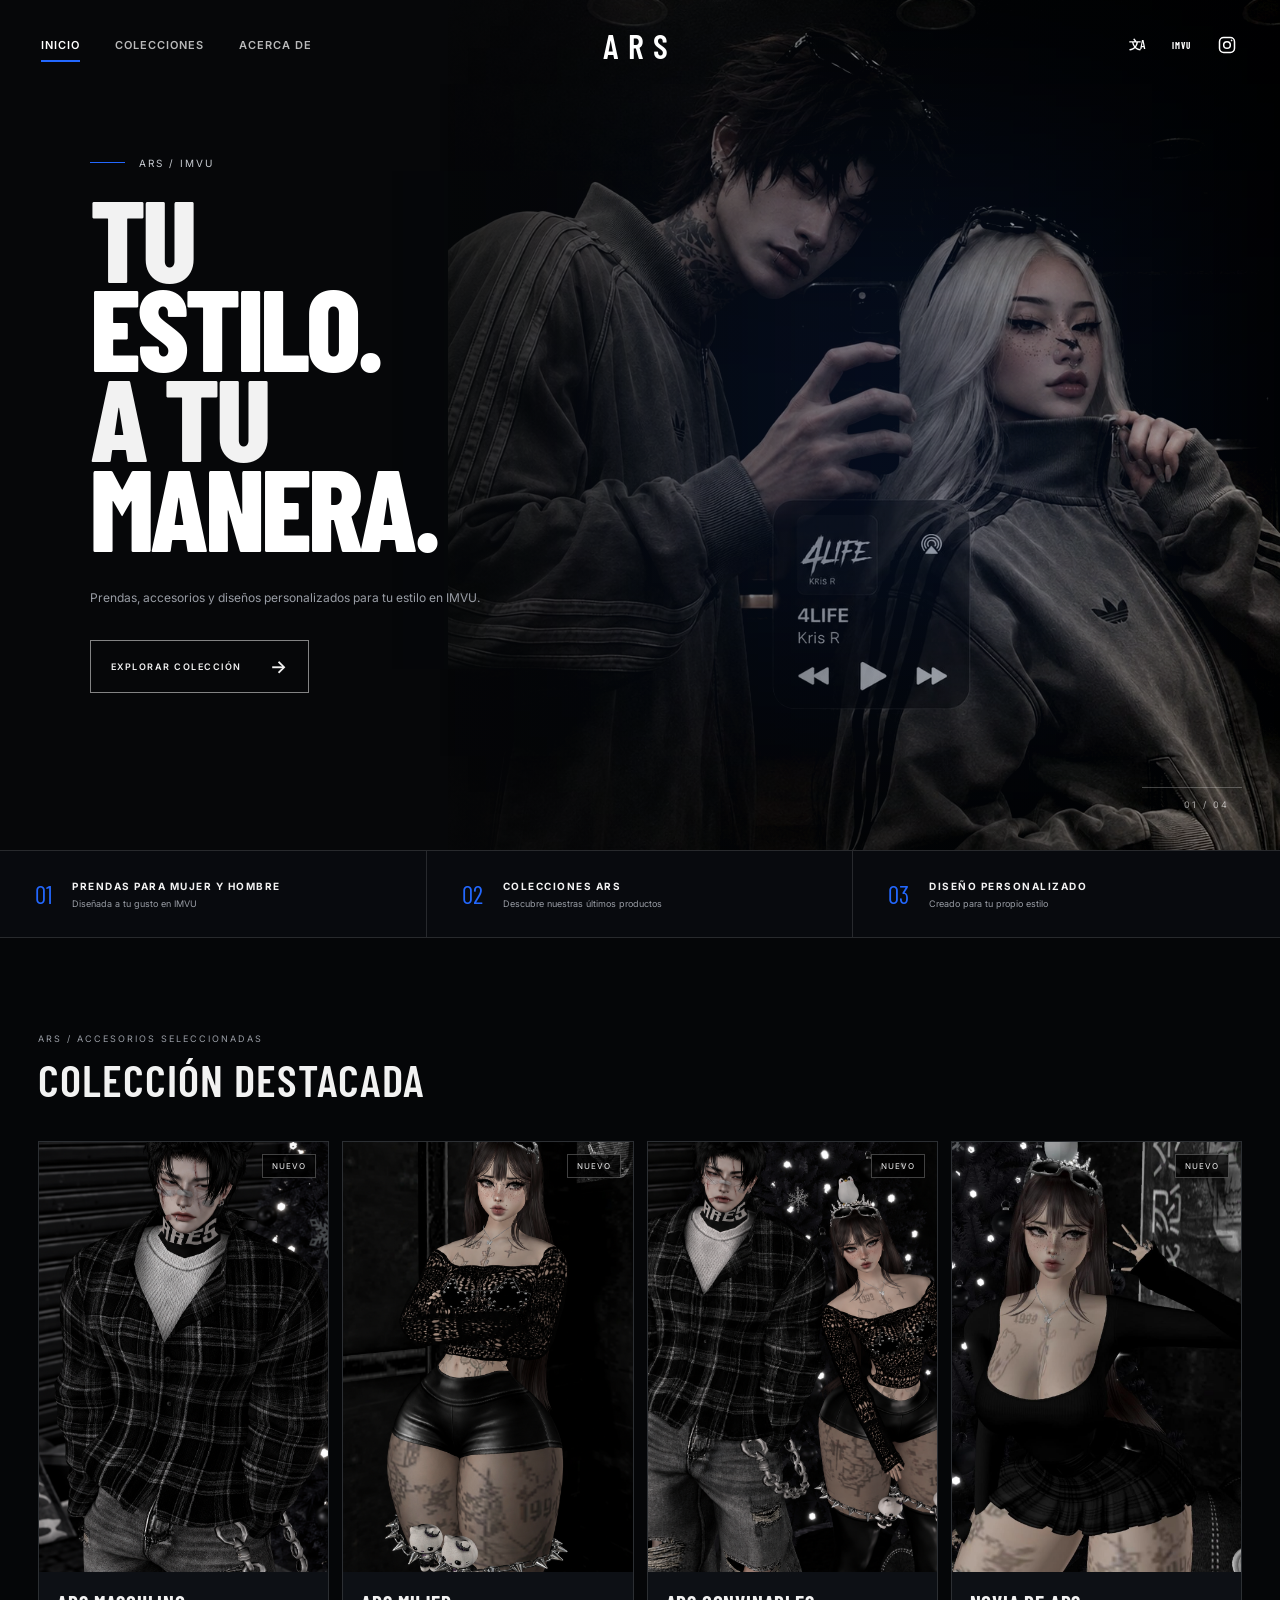
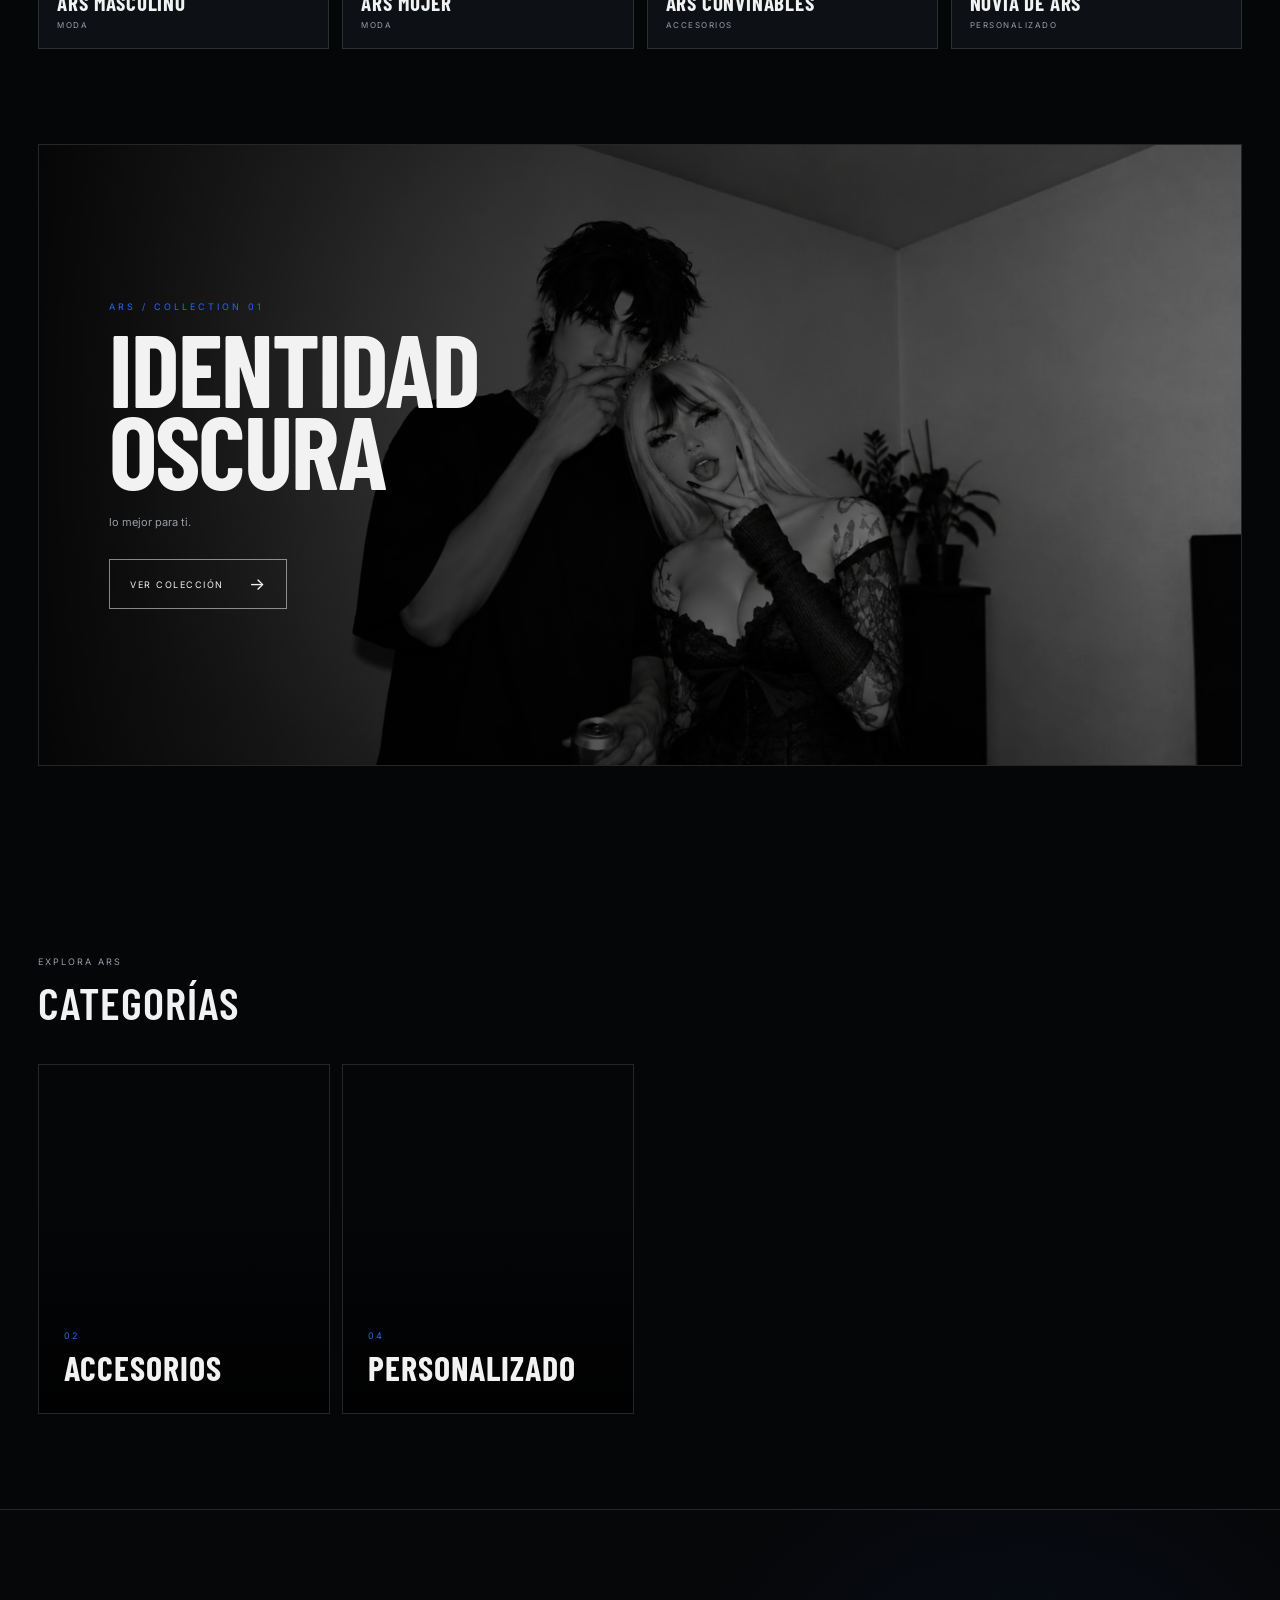
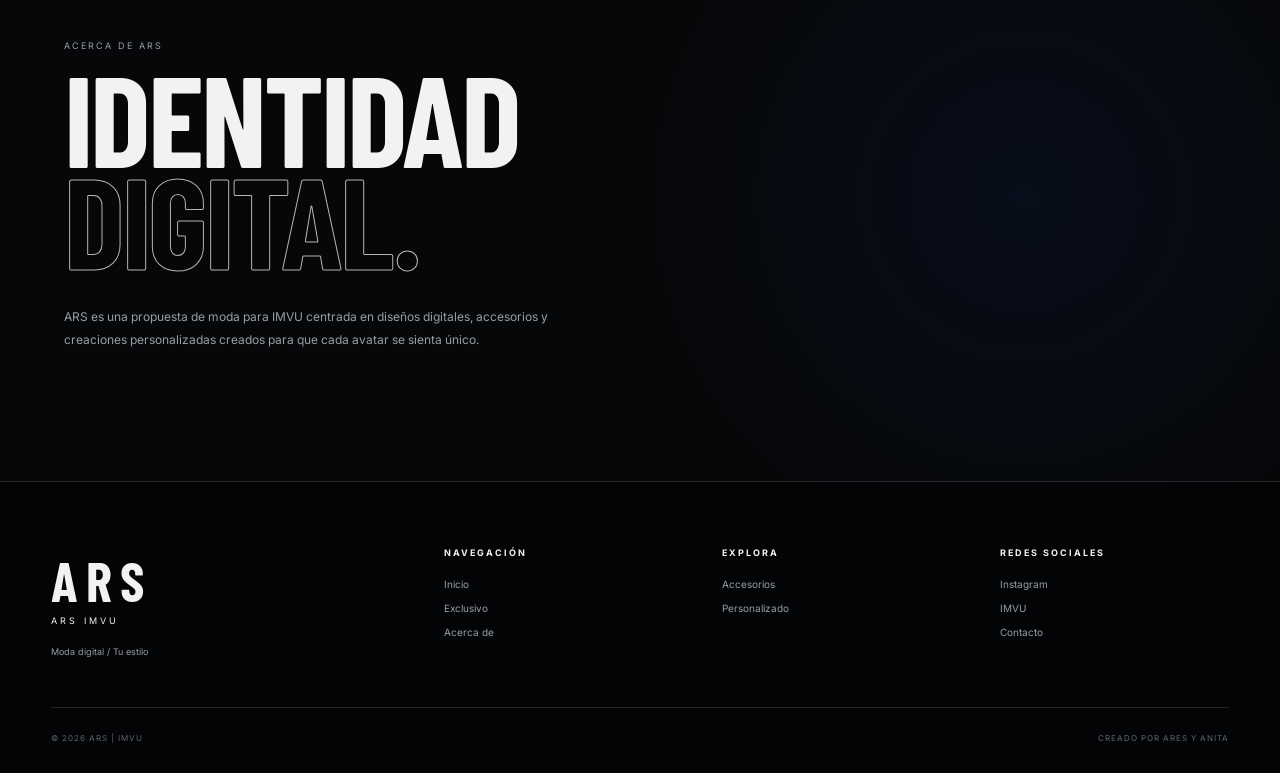
==== index.html @ 935059a3 "Publicar tienda ARSs" ====
<!DOCTYPE html>
<html lang="es">

<head>
    <meta charset="UTF-8">
    <meta name="viewport" content="width=device-width, initial-scale=1.0">

    <title>ARS | IMVU</title>

    <!-- Fuentes -->
    <link rel="preconnect" href="https://fonts.googleapis.com">
    <link rel="preconnect" href="https://fonts.gstatic.com" crossorigin>

    <link
        href="https://fonts.googleapis.com/css2?family=Barlow+Condensed:wght@400;500;600;700;800&family=Inter:wght@300;400;500;600;700&display=swap"
        rel="stylesheet"
    >

    <link rel="stylesheet" href="style.css">
</head>


<body>

<header class="header">

    <nav class="nav-left">

        <a href="#" class="active">INICIO</a>

        <a href="#collections">COLECCIONES</a>

        <a href="#about">ACERCA DE</a>

    </nav>

    <a href="#" class="logo">
        ARS
    </a>


    <div class="nav-right">

        <button
            class="icon-button language-toggle"
            type="button"
            aria-label="Cambiar idioma"
            title="English / Español"
        >
            <span class="language-icon">文A</span>
        </button>

        <a href="https://go.imvu.com/av/xARESx1/" target="_blank" rel="noopener noreferrer" class="icon-button service-icon" aria-label="IMVU" title="IMVU">
            <span class="service-label">IMVU</span>
        </a>

        <a
            href="https://www.instagram.com/ars.shopx?stkn=NG5sNDVpODVyOTZt"
            target="_blank"
            rel="noopener noreferrer"
            class="icon-button"
            aria-label="Instagram"
        >

            <svg
                width="20"
                height="20"
                viewBox="0 0 24 24"
                fill="none"
                stroke="currentColor"
                stroke-width="1.8"
            >

                <rect
                    x="3"
                    y="3"
                    width="18"
                    height="18"
                    rx="5"
                ></rect>

                <circle
                    cx="12"
                    cy="12"
                    r="4"
                ></circle>

                <circle
                    cx="17.5"
                    cy="6.5"
                    r="1"
                    fill="currentColor"
                    stroke="none"
                ></circle>

            </svg>

        </a>

        <button
            class="icon-button mobile-menu"
            aria-label="Menú"
        >

            <span></span>
            <span></span>
            <span></span>

        </button>

    </div>

</header>

<section class="hero">

    <img
        class="hero-image"
        src="image.png"
        alt="Moda ARS"
    >


    <div class="hero-overlay"></div>


    <div class="hero-content">


        <div class="eyebrow">
            ARS / IMVU
        </div>


        <h1 class="hero-title">

            TU
            <span>ESTILO.</span>

            A TU
            <span>MANERA.</span>

        </h1>


        <p class="hero-description">

            Prendas, accesorios y diseños personalizados para tu estilo en IMVU.

        </p>


        <a
            href="#shop"
            class="main-button"
        >

            EXPLORAR COLECCIÓN

            <span>→</span>

        </a>

    </div>


    <div class="hero-number">
        01 / 04
    </div>


    <div class="hero-line"></div>

</section>

<section class="brand-info">


    <div class="brand-item">

        <span class="brand-number">
            01
        </span>

        <div>

            <h3>
                PRENDAS PARA MUJER Y HOMBRE
            </h3>

            <p>
                Diseñada a tu gusto en IMVU
            </p>

        </div>

    </div>


    <div class="brand-item">

        <span class="brand-number">
            02
        </span>

        <div>

            <h3>
                COLECCIONES ARS
            </h3>

            <p>
                Descubre nuestras últimos productos
            </p>

        </div>

    </div>


    <div class="brand-item">

        <span class="brand-number">
            03
        </span>

        <div>

            <h3>
                DISEÑO PERSONALIZADO
            </h3>

            <p>
                Creado para tu propio estilo
            </p>

        </div>

    </div>

</section>


<section
    class="section collection"
    id="shop"
>


    <div class="section-header">

        <div>

            <p class="section-kicker">
                ARS / ACCESORIOS SELECCIONADAS
            </p>

            <h2>
                Colección destacada
            </h2>

        </div>


    </div>



    <div class="products">

        <article class="product-card">

            <div class="product-image">

                <img
                    src="image%20copy%202.png"
                    alt="ARS Shadow"
                >

                <span class="product-tag">
                    NUEVO
                </span>

            </div>


            <div class="product-info">

                <div>

                    <h3>
                        ARS MASCULINO
                    </h3>

                    <p>
                        MODA
                    </p>

                </div>

            </div>

        </article>

        <article class="product-card">

            <div class="product-image">

                <img
                    src="image%20copy%203.png"
                    alt="ARS femenino"
                >

                <span class="product-tag">
                    NUEVO
                </span>

            </div>


            <div class="product-info">

                <div>

                    <h3>
                        ARS MUJER
                    </h3>

                    <p>
                        MODA
                    </p>

                </div>

            </div>

        </article>

        <article class="product-card">

            <div class="product-image">

                <img
                    src="image%20copy%204.png"
                    alt="NOVIA DE ARS"
                >

                <span class="product-tag">
                    NUEVO
                </span>

            </div>


            <div class="product-info">

                <div>

                    <h3>
                        ARS CONVINABLES
                    </h3>

                    <p>
                        ACCESORIOS
                    </p>

                </div>

            </div>

        </article>


        <article class="product-card">

            <div class="product-image">

                <img
                    src="image%20copy.png"
                    alt="NOVIA DE ARS"
                >

                <span class="product-tag">
                    NUEVO
                </span>

            </div>


            <div class="product-info">

                <div>

                    <h3>
                        NOVIA DE ARS
                    </h3>

                    <p>
                        PERSONALIZADO
                    </p>

                </div>

            </div>

        </article>


    </div>

</section>


<section
    class="editorial"
    id="collections"
>


    <img
        src="image copy 5.png"
        alt="Colección ARS"
    >


    <div class="editorial-overlay"></div>


    <div class="editorial-content">

        <p>
            ARS / COLLECTION 01
        </p>


        <h2>

            IDENTIDAD
            <br>
            OSCURA

        </h2>


        <span>
            lo mejor para ti.
        </span>


        <a
            href="personalizado.html"
            class="outline-button"
        >

            VER COLECCIÓN

            <span>→</span>

        </a>

    </div>

</section>


<section class="section categories">


    <div class="section-header">

        <div>

            <p class="section-kicker">
                EXPLORA ARS
            </p>

            <h2>
                Categorías
            </h2>

        </div>

    </div>



    <div class="category-grid">


        <a
            href="accesorios.html"
            class="category-card"
        >

            <video
                src="WhatsApp%20Video%202026-09-07%20at%207.45.44%20PM.mp4"
                autoplay
                muted
                loop
                playsinline
                aria-label="Video de accesorios"
            ></video>

            <div class="category-overlay"></div>

            <div class="category-content">

                <span>
                    02
                </span>

                <h3>
                    ACCESORIOS
                </h3>

            </div>

        </a>



        <a href="personalizado.html" class="category-card">

            <video
                src="WhatsApp%20Video%202026-09-07%20at%203.30.27%20PM.mp4"
                autoplay
                muted
                loop
                playsinline
                aria-label="Video de personalizado"
            ></video>

            <div class="category-overlay"></div>

            <div class="category-content">

                <span>
                    04
                </span>

                <h3>
                    PERSONALIZADO
                </h3>

            </div>

        </a>


    </div>

</section>

<section
    class="about"
    id="about"
>

    <div class="about-inner">


        <p class="section-kicker">
            ACERCA DE ARS
        </p>


        <h2>

            IDENTIDAD
            <span>DIGITAL.</span>

        </h2>


        <p class="about-text">

            ARS es una propuesta de moda para IMVU centrada en
            diseños digitales, accesorios y creaciones personalizadas
            creados para que cada avatar
            se sienta único.

        </p>


    </div>

</section>

<footer>


    <div class="footer-main">


        <div class="footer-brand">

            <div class="footer-logo">
                ARS
            </div>

            <p>
                ARS IMVU
            </p>

            <span>
                Moda digital / Tu estilo
            </span>

        </div>



        <div class="footer-column">

            <h4>
                NAVEGACIÓN
            </h4>

            <a href="#">
                Inicio
            </a>

            <a href="#shop">
                Exclusivo
            </a>

            <a href="#about">
                Acerca de
            </a>

        </div>



        <div class="footer-column">

            <h4>
                EXPLORA
            </h4>

            <a href="accesorios.html">
                Accesorios
            </a>

            <a href="personalizado.html">
                Personalizado
            </a>

        </div>



        <div class="footer-column">

            <h4>
                REDES SOCIALES
            </h4>

            <a href="https://www.instagram.com/ars.shopx?stkn=NG5sNDVpODVyOTZt" target="_blank" rel="noopener noreferrer">
                Instagram
            </a>

            <a href="https://go.imvu.com/av/xARESx1/" target="_blank" rel="noopener noreferrer">
                IMVU
            </a>

            <a href="https://www.instagram.com/ars.shopx?stkn=NG5sNDVpODVyOTZt" target="_blank" rel="noopener noreferrer">
                Contacto
            </a>

        </div>


    </div>



    <div class="footer-bottom">

        <span>
            © 2026 ARS | IMVU
        </span>

        <span>
            CREADO POR ARES Y ANITA
        </span>

    </div>

</footer>


<script src="idioma.js"></script>

</body>
</html>
---- style.css ----
:root {

    --black: #050608;
    --black-soft: #080a0e;

    --dark: #0d1015;
    --dark-light: #14171d;

    --white: #f2f2f2;
    --gray: #999da5;
    --gray-dark: #62666e;

    --silver: #c8ccd2;

    --blue: #2368ff;
    --blue-dark: #0d2c72;

    --border: rgba(255, 255, 255, 0.13);

}


* {
    margin: 0;
    padding: 0;
    box-sizing: border-box;
}


html {
    scroll-behavior: smooth;
}


body {

    background: var(--black);

    color: var(--white);

    font-family: "Inter", sans-serif;

    overflow-x: hidden;

}


a {
    color: inherit;

    text-decoration: none;
}


button {
    font-family: inherit;
}


.header {

    position: absolute;

    top: 0;
    left: 0;

    width: 100%;

    height: 90px;

    padding: 0 3.2%;

    z-index: 100;

    display: flex;

    align-items: center;

    justify-content: space-between;

}


.nav-left {

    display: flex;

    align-items: center;

    gap: 35px;

}


.nav-left a {

    position: relative;

    font-size: 11px;

    font-weight: 600;

    letter-spacing: 1px;

    color: rgba(255,255,255,.72);

    transition: .3s;

}


.nav-left a:hover {

    color: white;

}


.nav-left a.active {

    color: white;

}


.nav-left a.active::after {

    content: "";

    position: absolute;

    left: 0;

    bottom: -10px;

    width: 100%;

    height: 2px;

    background: var(--blue);

}


.logo {

    position: absolute;

    left: 50%;

    transform: translateX(-50%);

    font-family: "Barlow Condensed", sans-serif;

    font-size: 34px;

    font-weight: 600;

    letter-spacing: 9px;

    color: white;

}


.nav-right {

    display: flex;

    align-items: center;

    gap: 20px;

}


.icon-button {

    width: 25px;

    height: 25px;

    border: none;

    background: transparent;

    color: white;

    display: flex;

    align-items: center;

    justify-content: center;

    cursor: pointer;

    transition: .3s;

}


.icon-button:hover {

    color: var(--blue);

    transform: translateY(-2px);

}


.mobile-menu {

    display: none;

    flex-direction: column;

    gap: 4px;

}


.mobile-menu span {

    width: 19px;

    height: 1px;

    background: currentColor;

}


.language-icon {

    font-family: "Barlow Condensed", sans-serif;

    font-size: 12px;

    font-weight: 600;

    letter-spacing: -1px;

}


.service-icon {

    font-size: 9px;

    letter-spacing: 1px;

}


.service-label {

    font-family: "Barlow Condensed", sans-serif;

    font-weight: 700;

}


.hero {

    position: relative;

    min-height: 850px;

    display: flex;

    align-items: center;

    overflow: hidden;

    background: #060709;

}

.hero-image {

    position: absolute;

    right: 0;
    top: 0;

    width: 65%;

    height: 100%;

    object-fit: cover;

    object-position: center;

    filter: grayscale(15%) contrast(110%);

}

.hero-overlay {

    position: absolute;

    inset: 0;

    background:

        linear-gradient(
            90deg,
            #060709 5%,
            rgba(6,7,9,.95) 27%,
            rgba(6,7,9,.52) 57%,
            rgba(6,7,9,.15) 100%
        );

}

.hero::after {

    content: "";

    position: absolute;

    width: 500px;

    height: 500px;

    right: 10%;

    top: 20%;

    background: rgba(25, 78, 190, .14);

    filter: blur(130px);

    pointer-events: none;

}

.hero-content {

    position: relative;

    z-index: 5;

    width: 55%;

    padding-left: 7%;

}


.eyebrow {

    display: flex;

    align-items: center;

    gap: 14px;

    margin-bottom: 24px;

    font-size: 10px;

    letter-spacing: 2px;

    color: var(--silver);

}


.eyebrow::before {

    content: "";

    width: 35px;

    height: 1px;

    background: var(--blue);

}

.hero-title {

    font-family: "Barlow Condensed", sans-serif;

    font-size: clamp(80px, 9vw, 150px);

    font-weight: 800;

    line-height: .78;

    letter-spacing: -4px;

    text-transform: uppercase;

}


.hero-title span {

    display: block;

    color: white;

}


.hero-description {

    max-width: 410px;

    margin-top: 35px;

    font-size: 12px;

    line-height: 1.8;

    color: var(--gray);

}


.main-button {

    display: inline-flex;

    align-items: center;

    gap: 28px;

    margin-top: 32px;

    padding: 15px 20px;

    border: 1px solid rgba(255,255,255,.5);

    font-size: 9px;

    font-weight: 600;

    letter-spacing: 1.5px;

    transition: .35s;

}


.main-button span {

    font-size: 18px;

    transition: .35s;

}


.main-button:hover {

    background: var(--blue);

    border-color: var(--blue);

    box-shadow: 0 0 30px rgba(35,104,255,.3);

}


.main-button:hover span {

    transform: translateX(5px);

}


.hero-number {

    position: absolute;

    z-index: 5;

    right: 4%;

    bottom: 40px;

    font-size: 9px;

    letter-spacing: 2px;

    color: rgba(255,255,255,.6);

}


.hero-line {

    position: absolute;

    right: 3%;

    bottom: 62px;

    width: 100px;

    height: 1px;

    background: rgba(255,255,255,.25);

}


.brand-info {

    display: grid;

    grid-template-columns: repeat(3, 1fr);

    background: var(--black-soft);

    border-top: 1px solid var(--border);

    border-bottom: 1px solid var(--border);

}


.brand-item {

    display: flex;

    align-items: center;

    gap: 20px;

    padding: 28px 35px;

    border-right: 1px solid var(--border);

}


.brand-item:last-child {

    border-right: none;

}


.brand-number {

    font-family: "Barlow Condensed", sans-serif;

    font-size: 25px;

    color: var(--blue);

}


.brand-item h3 {

    font-size: 10px;

    letter-spacing: 1.5px;

    margin-bottom: 6px;

}


.brand-item p {

    font-size: 9px;

    color: var(--gray);

}


.section {

    padding: 95px 3%;

}


.section-header {

    display: flex;

    justify-content: space-between;

    align-items: flex-end;

    margin-bottom: 35px;

}


.section-kicker {

    font-size: 9px;

    letter-spacing: 2px;

    color: var(--gray);

}


.section-header h2 {

    margin-top: 8px;

    font-family: "Barlow Condensed", sans-serif;

    font-size: 45px;

    font-weight: 600;

    text-transform: uppercase;

    letter-spacing: 1px;

}


.view-all {

    display: flex;

    align-items: center;

    gap: 15px;

    font-size: 9px;

    letter-spacing: 1.5px;

    transition: .3s;

}


.view-all span {

    font-size: 18px;

    transition: .3s;

}


.view-all:hover {

    color: var(--blue);

}


.view-all:hover span {

    transform: translateX(5px);

}


.products {

    display: grid;

    grid-template-columns: repeat(4, 1fr);

    gap: 13px;

}


.product-card {

    background: var(--dark);

    border: 1px solid var(--border);

    transition: .4s;

}


.product-card:hover {

    border-color: rgba(35,104,255,.65);

    transform: translateY(-5px);

}


.product-image {

    position: relative;

    height: 430px;

    overflow: hidden;

    background: #111;

}


.product-image img {

    width: 100%;

    height: 100%;

    object-fit: cover;

    transition: .6s;

    filter: grayscale(15%);

}


.product-card:hover img {

    transform: scale(1.05);

    filter: grayscale(0%);

}


.product-tag {

    position: absolute;

    top: 12px;

    right: 12px;

    padding: 6px 9px;

    background: rgba(0,0,0,.75);

    border: 1px solid rgba(255,255,255,.25);

    font-size: 8px;

    letter-spacing: 1px;

}


.product-info {

    display: flex;

    align-items: flex-end;

    justify-content: space-between;

    padding: 18px;

}


.product-info h3 {

    font-family: "Barlow Condensed", sans-serif;

    font-size: 21px;

    letter-spacing: .8px;

}


.product-info p {

    margin-top: 5px;

    font-size: 8px;

    letter-spacing: 1.5px;

    color: var(--gray);

}


.product-info > a {

    font-size: 8px;

    letter-spacing: 1px;

    color: var(--gray);

    transition: .3s;

}


.product-info > a:hover {

    color: var(--blue);

}

.editorial {

    position: relative;

    min-height: 620px;

    margin: 0 3% 95px;

    overflow: hidden;

    border: 1px solid var(--border);

}


.editorial > img {

    position: absolute;

    width: 100%;

    height: 100%;

    object-fit: cover;

    object-position: center;

}


.editorial-overlay {

    position: absolute;

    inset: 0;

    background:

        linear-gradient(
            90deg,
            rgba(0,0,0,.95) 0%,
            rgba(0,0,0,.72) 40%,
            rgba(0,0,0,.15) 100%
        );

}


.editorial-content {

    position: relative;

    z-index: 2;

    min-height: 620px;

    width: 55%;

    padding: 70px;

    display: flex;

    justify-content: center;

    flex-direction: column;

}


.editorial-content > p {

    font-size: 9px;

    letter-spacing: 3px;

    color: var(--blue);

}


.editorial-content h2 {

    margin-top: 15px;

    font-family: "Barlow Condensed", sans-serif;

    font-size: clamp(70px, 8vw, 125px);

    line-height: .8;

    letter-spacing: -2px;

}


.editorial-content > span {

    margin-top: 25px;

    font-size: 11px;

    color: var(--gray);

}


.outline-button {

    width: fit-content;

    display: flex;

    align-items: center;

    gap: 25px;

    margin-top: 30px;

    padding: 14px 20px;

    border: 1px solid rgba(255,255,255,.5);

    font-size: 9px;

    letter-spacing: 1.5px;

    transition: .3s;

}


.outline-button span {

    font-size: 17px;

}


.outline-button:hover {

    background: white;

    color: black;

}


.category-grid {

    display: grid;

    grid-template-columns: repeat(4, 1fr);

    gap: 12px;

}


.category-card {

    position: relative;

    height: 350px;

    overflow: hidden;

    border: 1px solid var(--border);

}


.category-card img,
.category-card video {

    width: 100%;

    height: 100%;

    object-fit: cover;

    filter: brightness(.5) grayscale(20%);

    transition: .6s;

}


.category-card:hover img,
.category-card:hover video {

    transform: scale(1.06);

    filter: brightness(.7) grayscale(0);

}


.category-overlay {

    position: absolute;

    inset: 0;

    background:

        linear-gradient(
            to top,
            rgba(0,0,0,.85),
            transparent 65%
        );

}


.category-content {

    position: absolute;

    left: 25px;

    bottom: 25px;

}


.category-content span {

    display: block;

    margin-bottom: 6px;

    color: var(--blue);

    font-size: 9px;

    letter-spacing: 2px;

}


.category-content h3 {

    font-family: "Barlow Condensed", sans-serif;

    font-size: 34px;

    letter-spacing: 1px;

}


.about {

    padding: 130px 5%;

    border-top: 1px solid var(--border);

    border-bottom: 1px solid var(--border);

    background:

        radial-gradient(
            circle at 80% 50%,
            rgba(20,60,150,.12),
            transparent 35%
        ),

        #060709;

}


.about-inner {

    max-width: 900px;

}


.about h2 {

    margin-top: 15px;

    font-family: "Barlow Condensed", sans-serif;

    font-size: clamp(70px, 10vw, 150px);

    line-height: .8;

    letter-spacing: -3px;

}


.about h2 span {

    display: block;

    color: transparent;

    -webkit-text-stroke: 1px rgba(255,255,255,.7);

}


.about-text {

    max-width: 500px;

    margin-top: 35px;

    font-size: 12px;

    line-height: 1.9;

    color: var(--gray);

}


.text-link {

    display: inline-flex;

    align-items: center;

    gap: 20px;

    margin-top: 30px;

    font-size: 9px;

    letter-spacing: 1.5px;

    transition: .3s;

}


.text-link span {

    font-size: 18px;

}


.text-link:hover {

    color: var(--blue);

}

footer {

    padding: 65px 4% 30px;

    background: #030405;

}


.footer-main {

    display: grid;

    grid-template-columns: 1.5fr 1fr 1fr 1fr;

    gap: 50px;

    padding-bottom: 50px;

    border-bottom: 1px solid var(--border);

}



.footer-logo {

    font-family: "Barlow Condensed", sans-serif;

    font-size: 55px;

    font-weight: 700;

    letter-spacing: 8px;

}


.footer-brand p {

    margin-top: 2px;

    font-size: 9px;

    letter-spacing: 3px;

}


.footer-brand span {

    display: block;

    margin-top: 20px;

    color: var(--gray);

    font-size: 9px;

}

.footer-column h4 {

    margin-bottom: 20px;

    font-size: 9px;

    letter-spacing: 2px;

}


.footer-column a {

    display: block;

    margin-bottom: 12px;

    color: var(--gray);

    font-size: 10px;

    transition: .3s;

}


.footer-column a:hover {

    color: var(--blue);

}


.footer-bottom {

    display: flex;

    justify-content: space-between;

    padding-top: 25px;

    color: var(--gray-dark);

    font-size: 8px;

    letter-spacing: 1px;

}

@media (max-width: 1000px) {


    .nav-left {

        gap: 20px;

    }


    .hero-content {

        width: 65%;

    }


    .products {

        grid-template-columns: repeat(2, 1fr);

    }


    .category-grid {

        grid-template-columns: repeat(2, 1fr);

    }


    .footer-main {

        grid-template-columns: repeat(2, 1fr);

    }

}


@media (max-width: 650px) {


    .header {

        height: 70px;

        padding: 0 5%;

    }


    .nav-left {

        display: none;

    }


    .logo {

        font-size: 26px;

        letter-spacing: 5px;

    }


    .nav-right {

        gap: 8px;

    }


    .nav-right .icon-button {

        width: 22px;
        height: 22px;

    }


    .nav-right .service-icon {

        font-size: 8px;

    }


    .mobile-menu {

        display: flex;

    }


    .header.menu-open .nav-left {

        position: absolute;

        top: 70px;
        left: 5%;
        right: 5%;

        display: flex;
        flex-direction: column;
        align-items: stretch;
        gap: 0;

        padding: 12px 18px;

        background: rgba(8,10,14,.97);
        border: 1px solid var(--border);

    }


    .header.menu-open .nav-left a {

        padding: 13px 0;

    }


    .header.menu-open .nav-left a.active::after {

        bottom: 5px;

    }


    .hero {

        min-height: 720px;

    }


    .hero-image {

        width: 100%;

        opacity: .55;

    }


    .hero-overlay {

        background:

            linear-gradient(
                90deg,
                rgba(5,6,8,.96),
                rgba(5,6,8,.45)
            );

    }


    .hero-content {

        width: 90%;

        padding-left: 7%;

    }


    .hero-title {

        font-size: 75px;

        letter-spacing: -2px;

    }


    .hero-description {

        max-width: 300px;

    }


    .hero-number,
    .hero-line {

        display: none;

    }


    .brand-info {

        grid-template-columns: 1fr;

    }


    .brand-item {

        border-right: none;

        border-bottom: 1px solid var(--border);

    }


    .brand-item:last-child {

        border-bottom: none;

    }


   
    .section {

        padding: 70px 5%;

    }


    .section-header {

        align-items: flex-start;

        flex-direction: column;

        gap: 15px;

    }


    .section-header h2 {

        font-size: 38px;

    }


    /* PRODUCTOS */

    .products {

        grid-template-columns: 1fr 1fr;

        gap: 8px;

    }


    .product-image {

        height: 270px;

    }


    .product-info {

        padding: 13px;

    }


    .product-info h3 {

        font-size: 17px;

    }


    .product-info > a {

        display: none;

    }



    .editorial {

        min-height: 550px;

        margin: 0 5% 70px;

    }


    .editorial-content {

        width: 100%;

        min-height: 550px;

        padding: 35px;

    }


    .editorial-content h2 {

        font-size: 75px;

    }


    .category-grid {

        grid-template-columns: 1fr 1fr;

        gap: 8px;

    }


    .category-card {

        height: 250px;

    }


    .category-content {

        left: 15px;

        bottom: 15px;

    }


    .category-content h3 {

        font-size: 26px;

    }


    .about {

        padding: 90px 7%;

    }


    .about h2 {

        font-size: 80px;

    }


    footer {

        padding: 55px 7% 25px;

    }


    .footer-main {

        grid-template-columns: 1fr 1fr;

        gap: 40px 20px;

    }


    .footer-brand {

        grid-column: 1 / -1;

    }


    .footer-bottom {

        flex-direction: column;

        gap: 10px;

    }

}


@media (max-width: 420px) {

    .hero-title,
    .editorial-content h2,
    .about h2 {

        font-size: 58px;

    }


    .products,
    .category-grid {

        gap: 6px;

    }


    .product-image {

        height: 225px;

    }

}
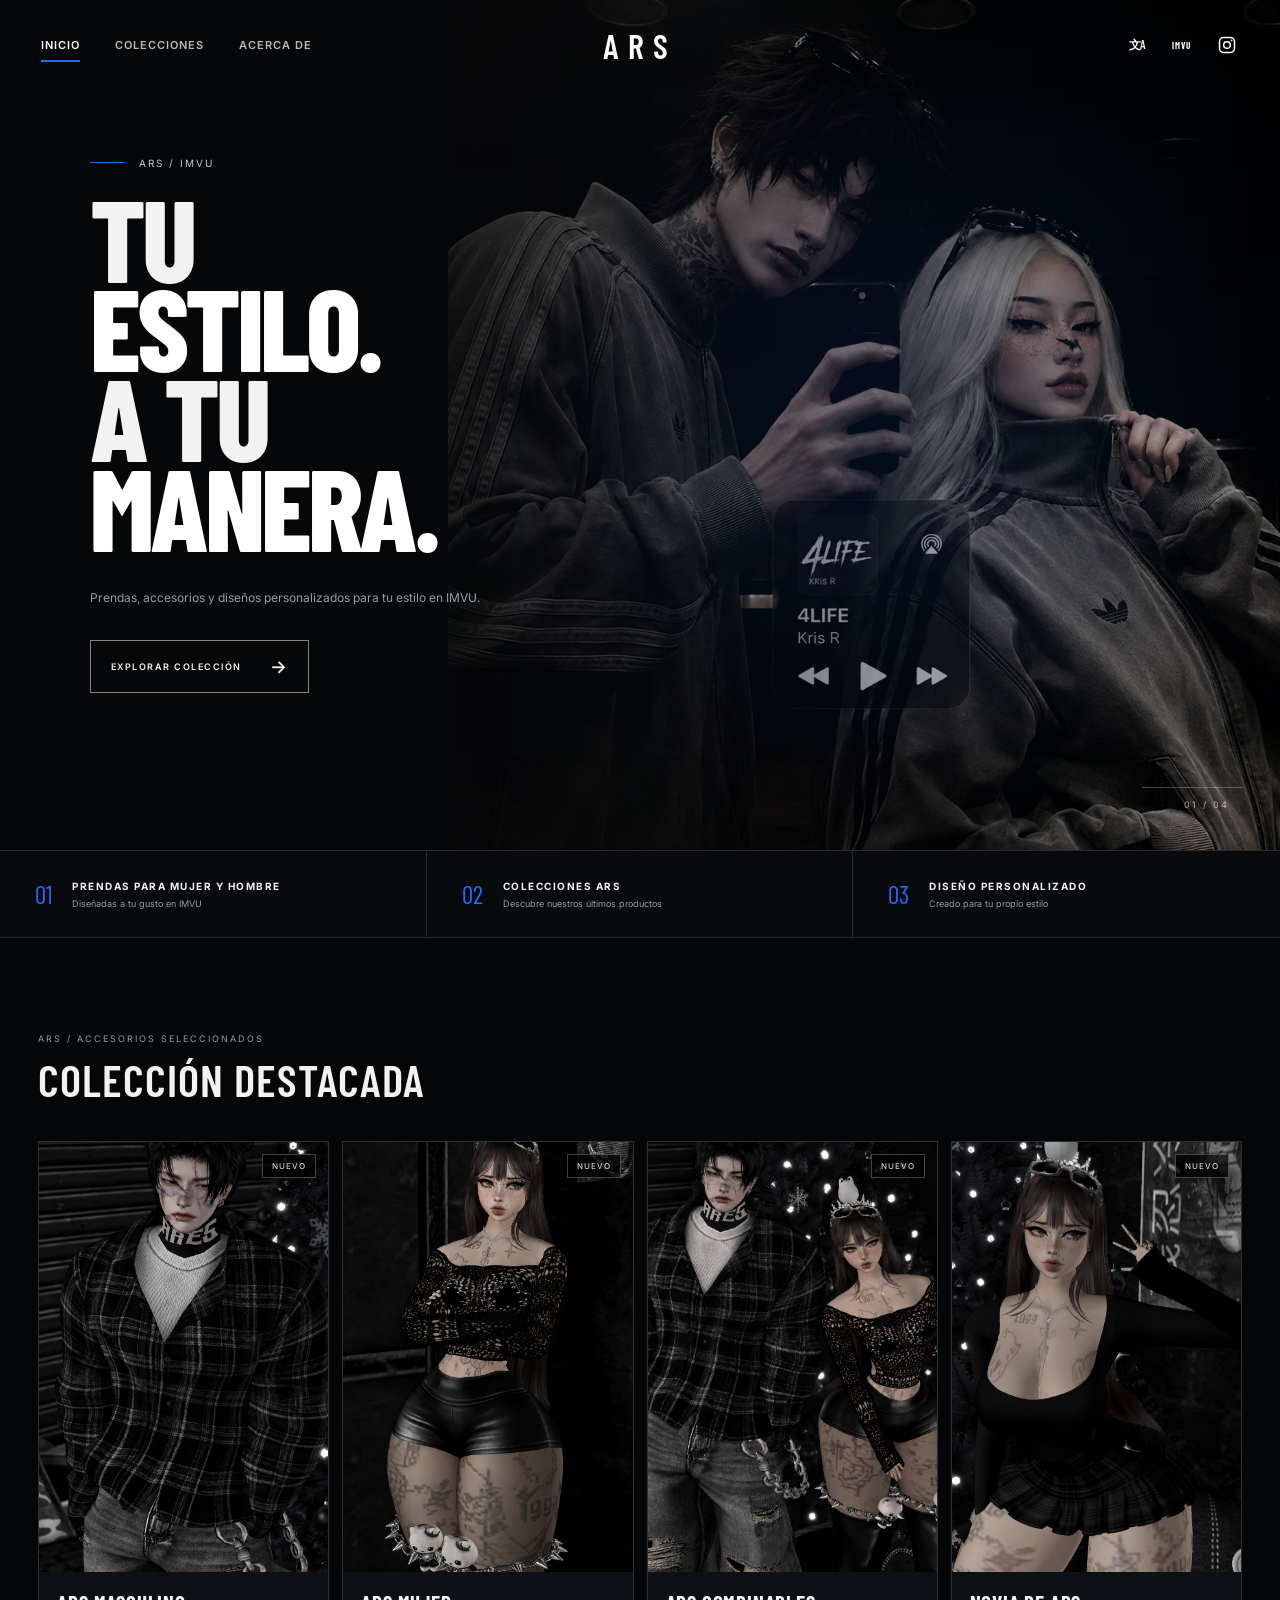
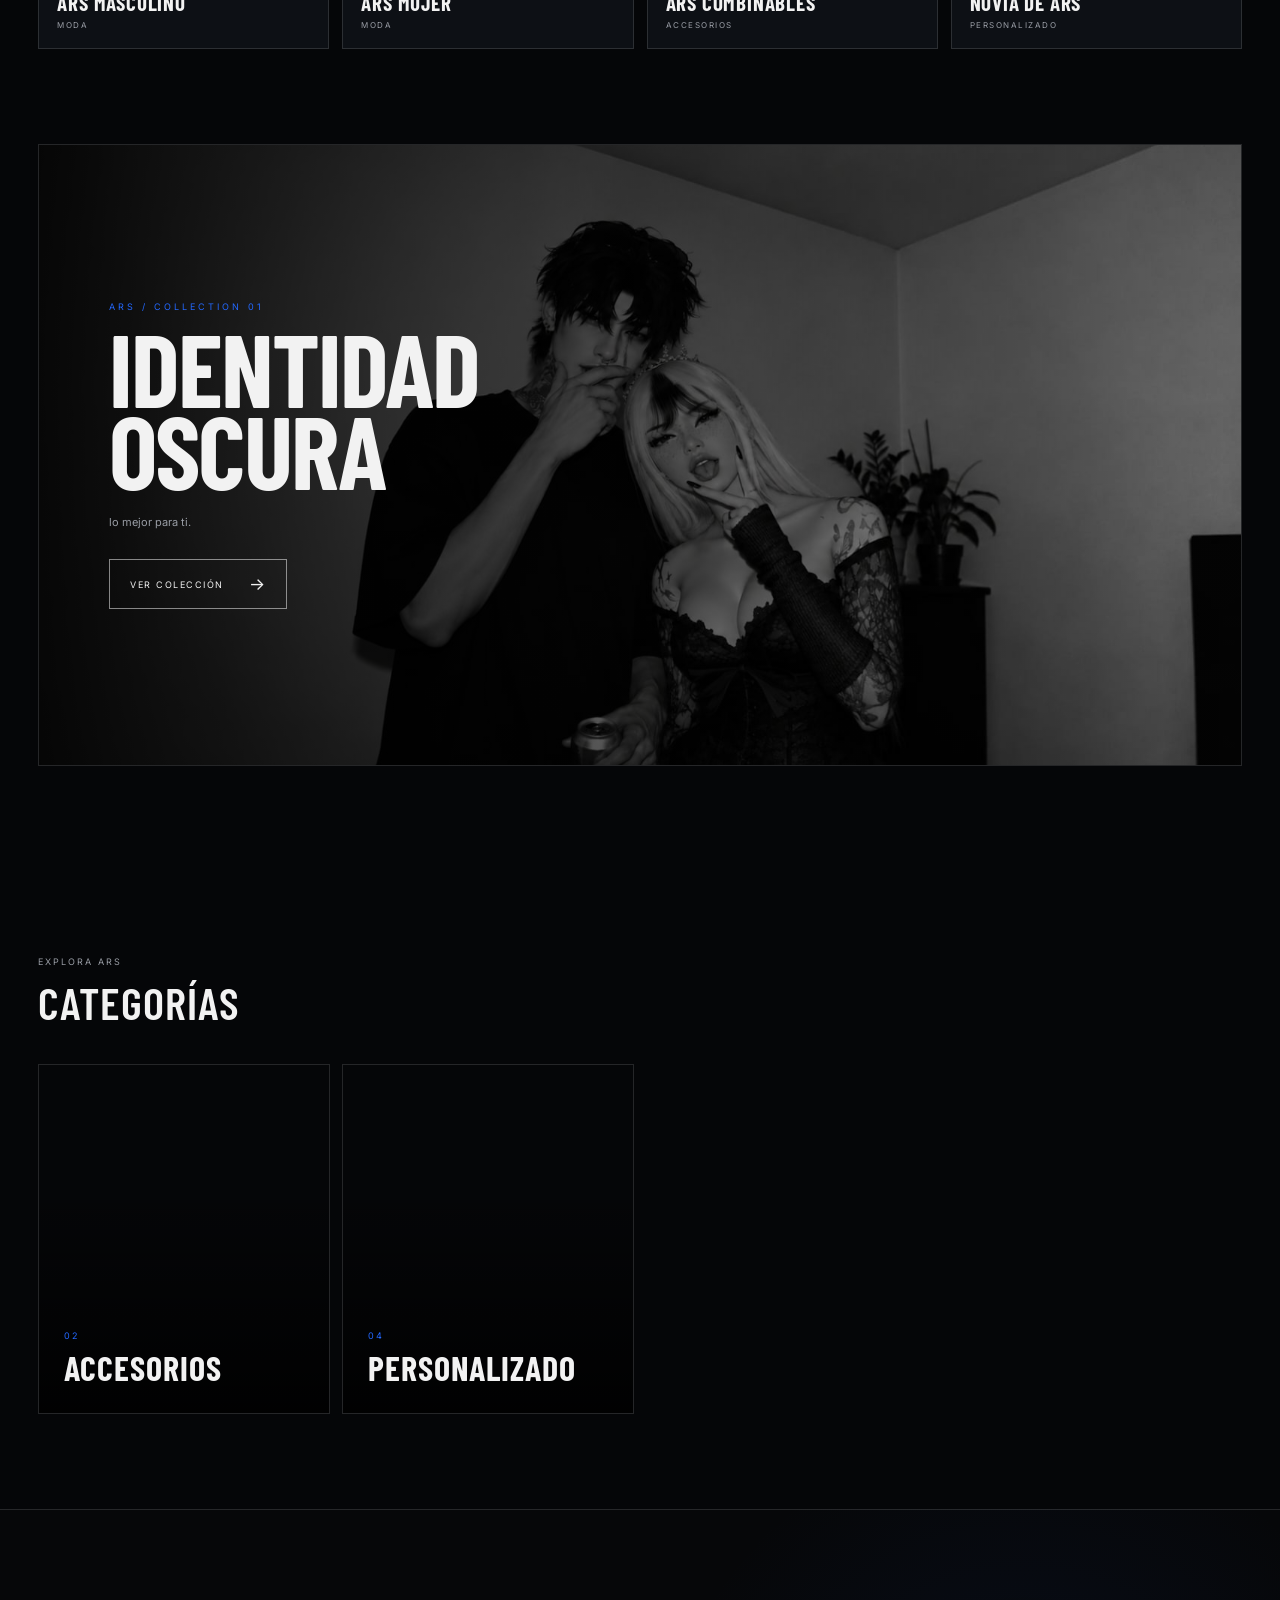
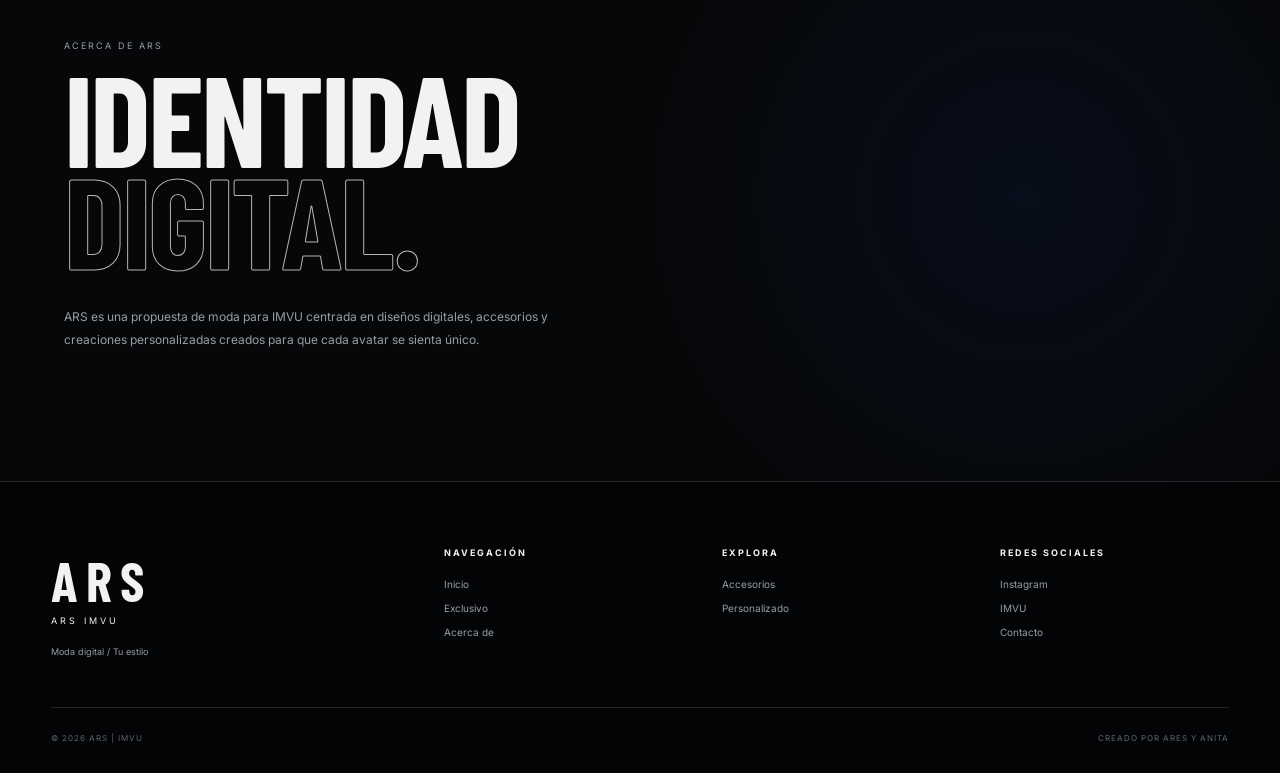
==== commit 84e8a625: "lupaaaaa" ====
--- a/index.html
+++ b/index.html
@@ -7,7 +7,7 @@
 
     <title>ARS | IMVU</title>
 
-    <!-- Fuentes -->
+    
     <link rel="preconnect" href="https://fonts.googleapis.com">
     <link rel="preconnect" href="https://fonts.gstatic.com" crossorigin>
 
@@ -189,7 +189,7 @@
             </h3>
 
             <p>
-                Diseñada a tu gusto en IMVU
+                Diseñadas a tu gusto en IMVU
             </p>
 
         </div>
@@ -210,7 +210,7 @@
             </h3>
 
             <p>
-                Descubre nuestras últimos productos
+                Descubre nuestros últimos productos
             </p>
 
         </div>
@@ -252,7 +252,7 @@
         <div>
 
             <p class="section-kicker">
-                ARS / ACCESORIOS SELECCIONADAS
+                ARS / ACCESORIOS SELECCIONADOS
             </p>
 
             <h2>
@@ -268,7 +268,7 @@
 
     <div class="products">
 
-        <article class="product-card">
+        <a class="product-card" href="coleccion.html?producto=masculino">
 
             <div class="product-image">
 
@@ -300,9 +300,9 @@
 
             </div>
 
-        </article>
-
-        <article class="product-card">
+        </a>
+
+        <a class="product-card" href="coleccion.html?producto=mujer">
 
             <div class="product-image">
 
@@ -334,9 +334,9 @@
 
             </div>
 
-        </article>
-
-        <article class="product-card">
+        </a>
+
+        <a class="product-card" href="coleccion.html?producto=combinables">
 
             <div class="product-image">
 
@@ -357,7 +357,7 @@
                 <div>
 
                     <h3>
-                        ARS CONVINABLES
+                        ARS COMBINABLES
                     </h3>
 
                     <p>
@@ -368,10 +368,10 @@
 
             </div>
 
-        </article>
-
-
-        <article class="product-card">
+        </a>
+
+
+        <a class="product-card" href="coleccion.html?producto=novia">
 
             <div class="product-image">
 
@@ -403,7 +403,7 @@
 
             </div>
 
-        </article>
+        </a>
 
 
     </div>
@@ -448,7 +448,7 @@
 
 
         <a
-            href="personalizado.html"
+            href="./personalizado.html"
             class="outline-button"
         >
 
@@ -488,7 +488,7 @@
 
 
         <a
-            href="accesorios.html"
+            href="./accesorios.html"
             class="category-card"
         >
 
@@ -519,7 +519,7 @@
 
 
 
-        <a href="personalizado.html" class="category-card">
+        <a href="./personalizado.html" class="category-card">
 
             <video
                 src="WhatsApp%20Video%202026-09-07%20at%203.30.27%20PM.mp4"
@@ -638,11 +638,11 @@
                 EXPLORA
             </h4>
 
-            <a href="accesorios.html">
+            <a href="./accesorios.html">
                 Accesorios
             </a>
 
-            <a href="personalizado.html">
+            <a href="./personalizado.html">
                 Personalizado
             </a>
 
--- a/style.css
+++ b/style.css
@@ -679,9 +679,15 @@
 
 .product-card {
 
+    display: block;
+
     background: var(--dark);
 
     border: 1px solid var(--border);
+
+    color: inherit;
+
+    text-decoration: none;
 
     transition: .4s;
 
@@ -1516,7 +1522,7 @@
     }
 
 
-    /* PRODUCTOS */
+    
 
     .products {
 
